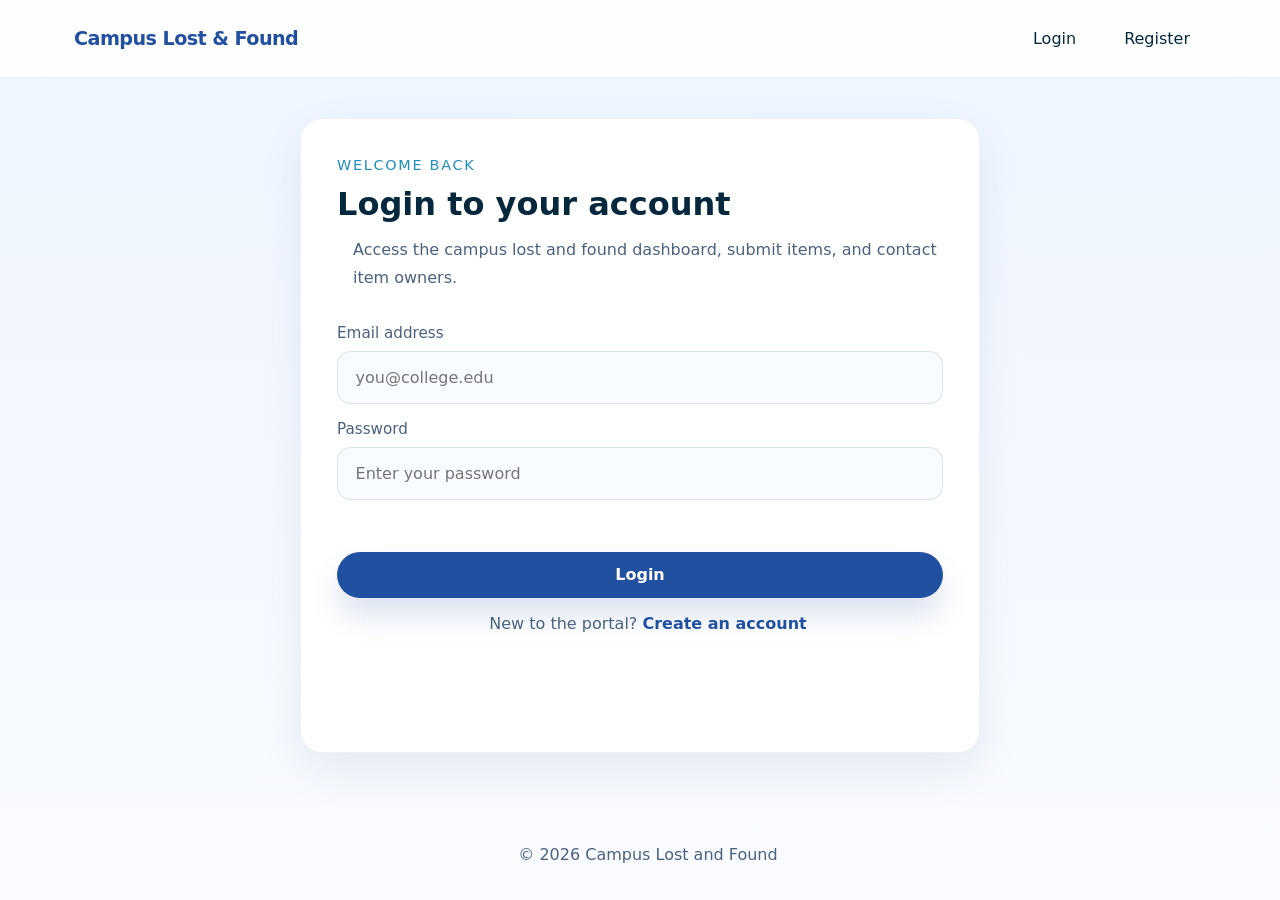
==== add-item.html @ 1984b352 "Moved" ====
<!DOCTYPE html>
<html lang="en">
<head>
  <meta charset="UTF-8" />
  <meta name="viewport" content="width=device-width, initial-scale=1.0" />
  <title>Add Item | Campus Lost and Found</title>
  <link rel="icon" type="image/png" href="assets/icons/school.png">
  <link rel="stylesheet" href="css/style.css" />
  <link rel="stylesheet" href="css/auth.css" />
  <link rel="stylesheet" href="css/responsive.css" />
</head>
<body>
  <div class="page-shell auth-shell">
    <header class="site-header">
      <nav class="navbar">
        <a href="index.html" class="brand">Campus Lost & Found</a>
        <div class="nav-links" id="mainNav">
          <a href="index.html">Home</a>
          <a href="add-item.html">Add Item</a>
        </div>
        <div class="nav-actions" id="nav-auth">
          <a href="login.html">Login</a>
          <a href="register.html">Register</a>
        </div>
        <button class="nav-toggle" id="navToggle" aria-label="Toggle navigation">☰</button>
      </nav>
    </header>

    <main class="auth-card card-shadow">
      <div class="auth-intro">
        <span class="eyebrow">Report Found Item</span>
        <h1>Share details of the found item</h1>
        <p>Submit the item so someone can reclaim it quickly with the right contact details.</p>
      </div>

      <form id="addItemForm" class="auth-form" enctype="multipart/form-data">
        <div class="form-group">
          <label for="title">Item title</label>
          <input id="title" name="title" type="text" placeholder="Blue backpack" required />
        </div>
        <div class="form-group">
          <label for="description">Description</label>
          <textarea id="description" name="description" rows="4" placeholder="Add details like brand, color, and where you found it." required></textarea>
        </div>
        <div class="form-row">
          <div class="form-group half-width">
            <label for="category">Category</label>
            <select id="category" name="category" required>
              <option value="">Select category</option>
              <option value="electronics">Electronics</option>
              <option value="books">Books</option>
              <option value="keys">Keys</option>
              <option value="accessories">Accessories</option>
              <option value="other">Other</option>
            </select>
          </div>
          <div class="form-group half-width">
            <label for="location">Location</label>
            <input id="location" name="location" type="text" placeholder="Campus library, dorm lobby" required />
          </div>
        </div>
        <div class="form-group">
          <label for="contact">Contact details</label>
          <input id="contact" name="contact" type="text" placeholder="Email or phone" required />
        </div>
        <div class="form-group">
          <label for="image">Upload image</label>
          <input id="image" name="image" type="file" accept="image/*" required />
          <div id="imagePreview" class="image-preview">Preview will appear here</div>
        </div>
        <div id="formMessage" class="form-message"></div>
        <button type="submit" class="btn btn-primary btn-block">Submit Item</button>
      </form>
    </main>

    <footer class="site-footer auth-footer">
      <p>&copy; 2026 Campus Lost and Found</p>
    </footer>
  </div>

  <div id="toastContainer" class="toast-container"></div>
  <div id="globalLoader" class="loader-overlay hidden"><div class="loader"></div></div>

  <script type="module" src="js/auth.js"></script>
  <script type="module" src="js/addItem.js"></script>
</body>
</html>
---- css/style.css ----
:root {
  --bg: #f7fbff;
  --surface: #ffffff;
  --surface-strong: #edf4ff;
  --surface-muted: #d8e4ff;
  --text: #06283d;
  --text-muted: #4b627f;
  --primary: #2150a0;
  --primary-light: #3d72b4;
  --secondary: #1f8dbe;
  --border: rgba(33, 80, 160, 0.12);
  --shadow: 0 18px 45px rgba(19, 55, 91, 0.08);
  --radius: 22px;
  --radius-sm: 14px;
}

* {
  box-sizing: border-box;
}

html {
  scroll-behavior: smooth;
}

body {
  margin: 0;
  min-height: 100%;
  font-family: Inter, system-ui, -apple-system, BlinkMacSystemFont, "Segoe UI", sans-serif;
  background: linear-gradient(180deg, #eef5ff 0%, #f7fbff 100%);
  color: var(--text);
}

h2,
p {
  padding-left: 1rem;
}

img {
  max-width: 100%;
  display: block;
}

a {
  color: inherit;
  text-decoration: none;
}

button,
input,
textarea,
select {
  font: inherit;
}

button {
  cursor: pointer;
}

.page-shell {
  display: flex;
  flex-direction: column;
  min-height: 100vh;
}

.site-header,
.site-footer {
  width: 100%;
}

.site-header {
  backdrop-filter: blur(18px);
  background: rgba(255, 255, 255, 0.9);
  position: sticky;
  top: 0;
  z-index: 20;
  border-bottom: 1px solid rgba(33, 80, 160, 0.08);
}

.navbar {
  max-width: 1180px;
  margin: 0 auto;
  padding: 1rem 1.5rem;
  display: flex;
  align-items: center;
  justify-content: space-between;
  gap: 1rem;
}

.brand {
  font-size: 1.2rem;
  font-weight: 700;
  letter-spacing: -0.03em;
  color: var(--primary);
}

.nav-links,
.nav-actions {
  display: flex;
  gap: 1rem;
  align-items: center;
}

.nav-links a,
.nav-actions a,
.nav-actions button {
  padding: 0.8rem 1rem;
  border-radius: 999px;
  transition: transform 0.2s ease, background 0.2s ease, color 0.2s ease;
  color: var(--text);
  font-weight: 500;
}

.nav-links a:hover,
.nav-actions a:hover,
.nav-actions button:hover {
  transform: translateY(-1px);
}

.btn {
  display: inline-flex;
  align-items: center;
  justify-content: center;
  border: none;
  border-radius: 999px;
  padding: 0.85rem 1.4rem;
  font-weight: 600;
  transition: transform 0.2s ease, box-shadow 0.2s ease, background 0.2s ease;
  text-decoration: none;
}

.btn:hover {
  transform: translateY(-1px);
}

.btn-primary {
  background: var(--primary);
  color: #fff;
  box-shadow: 0 18px 30px rgba(33, 80, 160, 0.16);
}

.btn-secondary {
  background: var(--secondary);
  color: #fff;
}

.btn-ghost {
  background: transparent;
  color: var(--primary);
  border: 1px solid rgba(33, 80, 160, 0.16);
}

.btn-block {
  width: 100%;
}

.btn-sm {
  padding: 0.6rem 1rem;
  font-size: 0.9rem;
  border-radius: 8px;
}

.btn-warn {
  background: #f19a3e;
  color: #fff;
}

.btn-danger {
  background: #d63447;
  color: #fff;
}

.card-shadow {
  background: var(--surface);
  border-radius: var(--radius);
  box-shadow: var(--shadow);
  border: 1px solid rgba(33, 80, 160, 0.08);
}

.section-header {
  margin-bottom: 1rem;
}

.section-header h2 {
  margin: 0;
  font-size: clamp(1.55rem, 2vw, 2rem);
}

.section-header p {
  color: var(--text-muted);
  margin-top: 0.5rem;
}

.hero,
.auth-shell,
.profile-shell,
.details-shell {
  width: 100%;
}

.empty-state {
  margin: 2rem auto;
  padding: 2rem;
  border-radius: var(--radius-sm);
  background: var(--surface-strong);
  border: 1px dashed rgba(33, 80, 160, 0.2);
  text-align: center;
}

.empty-state.hidden {
  display: none;
}

.empty-state h3 {
  margin-top: 0;
}

.muted {
  color: var(--text-muted);
}

.sr-only {
  position: absolute;
  width: 1px;
  height: 1px;
  padding: 0;
  margin: -1px;
  overflow: hidden;
  clip: rect(0, 0, 0, 0);
  white-space: nowrap;
  border: 0;
}

.loader-overlay {
  position: fixed;
  inset: 0;
  display: grid;
  place-items: center;
  background: rgba(255, 255, 255, 0.72);
  z-index: 50;
}

.loader-overlay.hidden {
  display: none;
}

.loader {
  width: 3rem;
  height: 3rem;
  border: 5px solid rgba(33, 80, 160, 0.18);
  border-top-color: var(--primary);
  border-radius: 50%;
  animation: spin 1s linear infinite;
}

@keyframes spin {
  to {
    transform: rotate(360deg);
  }
}

.toast-container {
  position: fixed;
  right: 1rem;
  top: 1rem;
  display: flex;
  flex-direction: column;
  gap: 0.75rem;
  z-index: 60;
}

.toast {
  padding: 0.95rem 1.25rem;
  border-radius: 1rem;
  color: #fff;
  min-width: 260px;
  box-shadow: 0 18px 40px rgba(19, 55, 91, 0.14);
  opacity: 1;
  transition: opacity 0.3s ease, transform 0.3s ease;
}

.toast-success {
  background: #1d6ade;
}

.toast-error {
  background: #d63447;
}

.toast-warning {
  background: #f19a3e;
}

.toast-hide {
  opacity: 0;
  transform: translateY(-10px);
}

.site-footer {
  margin-top: auto;
  padding: 1.25rem 1.5rem;
  text-align: center;
  color: var(--text-muted);
}

.nav-toggle {
  display: none;
  border: none;
  background: transparent;
  font-size: 1.3rem;
  color: var(--primary);
}
---- css/auth.css ----
.auth-shell {
  min-height: 100vh;
  display: grid;
  grid-template-rows: auto 1fr auto;
  background: linear-gradient(180deg, #eef5ff 0%, #f9fbff 100%);
}

.auth-card {
  max-width: 680px;
  margin: 2.5rem auto;
  padding: 2.25rem;
}

.auth-intro {
  margin-bottom: 2rem;
}

.auth-intro .eyebrow {
  display: inline-flex;
  margin-bottom: 0.75rem;
  font-size: 0.9rem;
  color: var(--secondary);
  text-transform: uppercase;
  letter-spacing: 0.12em;
}

.auth-intro h1 {
  margin: 0 0 0.85rem;
  font-size: clamp(2rem, 2.5vw, 2.6rem);
}

.auth-intro p {
  margin: 0;
  color: var(--text-muted);
  line-height: 1.75;
}

.auth-form {
  display: grid;
  gap: 1rem;
}

.form-group {
  display: flex;
  flex-direction: column;
  gap: 0.55rem;
}

.form-group label {
  font-size: 0.95rem;
  color: var(--text-muted);
}

.form-group input,
.form-group textarea,
.form-group select {
  width: 100%;
  background: #f8fbff;
  border: 1px solid rgba(33, 80, 160, 0.14);
  border-radius: 14px;
  padding: 1rem 1.1rem;
  color: var(--text);
  transition: border-color 0.2s ease, box-shadow 0.2s ease;
}

.form-group input:focus,
.form-group textarea:focus,
.form-group select:focus {
  outline: none;
  border-color: var(--primary);
  box-shadow: 0 0 0 4px rgba(33, 80, 160, 0.08);
}

.form-group textarea {
  min-height: 140px;
  resize: vertical;
}

.image-preview {
  min-height: 170px;
  border-radius: 16px;
  background: #eef6ff;
  border: 1px dashed rgba(33, 80, 160, 0.2);
  padding: 1rem;
  display: flex;
  align-items: center;
  justify-content: center;
  color: var(--text-muted);
  text-align: center;
  background-size: cover;
  background-position: center;
}

.form-message {
  color: #d63447;
  min-height: 1.25rem;
}

.form-footer {
  margin-top: 1rem;
  text-align: center;
  color: var(--text-muted);
}

.form-footer a {
  color: var(--primary);
  font-weight: 600;
}

.half-width {
  width: 100%;
}

.form-row {
  display: grid;
  grid-template-columns: repeat(2, minmax(0, 1fr));
  gap: 1rem;
}

@media (max-width: 760px) {
  .form-row {
    grid-template-columns: 1fr;
  }
}

.auth-footer {
  margin-top: 1rem;
}
---- css/responsive.css ----
@media (max-width: 1080px) {
  .hero-home {
    grid-template-columns: 1fr;
  }

  .search-panel {
    grid-template-columns: 1fr;
  }

  .card-grid,
  .recent-grid {
    grid-template-columns: repeat(2, minmax(0, 1fr));
  }
}

@media (max-width: 760px) {
  .navbar {
    flex-wrap: wrap;
    justify-content: space-between;
  }

  .nav-links,
  .nav-actions {
    width: 100%;
    justify-content: center;
    flex-wrap: wrap;
    margin-top: 0.75rem;
    display: none;
  }

  .nav-toggle {
    display: block;
  }

  .nav-links.nav-open,
  .nav-actions.nav-open {
    display: flex;
  }

  .hero-home {
    padding: 1.5rem;
  }

  .card-grid,
  .recent-grid {
    grid-template-columns: 1fr;
  }

  .details-hero {
    min-height: 240px;
  }

  .auth-card {
    margin: 1.5rem 1rem;
    padding: 1.5rem;
  }

  .site-footer,
  .navbar,
  .auth-footer {
    padding: 1rem;
  }
}

@media (max-width: 520px) {
  .navbar,
  .hero-home,
  .search-panel,
  .details-shell,
  .profile-card {
    padding: 0 1rem;
  }

  .hero-copy h1 {
    font-size: 2rem;
  }

  .item-card-actions {
    justify-content: stretch;
  }
}
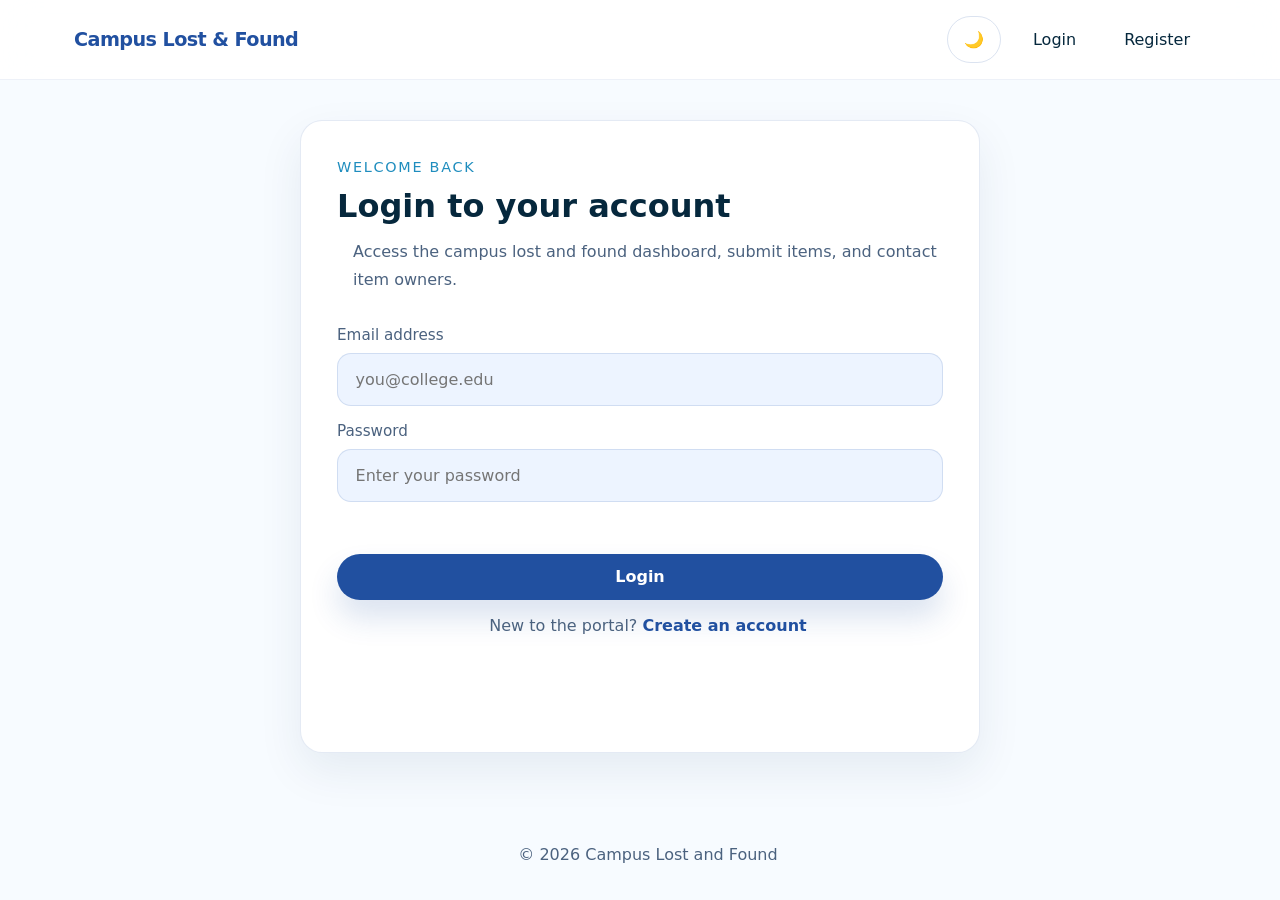
==== commit f4c531ba: "added dark theme" ====
--- a/add-item.html
+++ b/add-item.html
@@ -1,87 +1,88 @@
-<!DOCTYPE html>
-<html lang="en">
-<head>
-  <meta charset="UTF-8" />
-  <meta name="viewport" content="width=device-width, initial-scale=1.0" />
-  <title>Add Item | Campus Lost and Found</title>
-  <link rel="icon" type="image/png" href="assets/icons/school.png">
-  <link rel="stylesheet" href="css/style.css" />
-  <link rel="stylesheet" href="css/auth.css" />
-  <link rel="stylesheet" href="css/responsive.css" />
-</head>
-<body>
-  <div class="page-shell auth-shell">
-    <header class="site-header">
-      <nav class="navbar">
-        <a href="index.html" class="brand">Campus Lost & Found</a>
-        <div class="nav-links" id="mainNav">
-          <a href="index.html">Home</a>
-          <a href="add-item.html">Add Item</a>
-        </div>
-        <div class="nav-actions" id="nav-auth">
-          <a href="login.html">Login</a>
-          <a href="register.html">Register</a>
-        </div>
-        <button class="nav-toggle" id="navToggle" aria-label="Toggle navigation">☰</button>
-      </nav>
-    </header>
-
-    <main class="auth-card card-shadow">
-      <div class="auth-intro">
-        <span class="eyebrow">Report Found Item</span>
-        <h1>Share details of the found item</h1>
-        <p>Submit the item so someone can reclaim it quickly with the right contact details.</p>
-      </div>
-
-      <form id="addItemForm" class="auth-form" enctype="multipart/form-data">
-        <div class="form-group">
-          <label for="title">Item title</label>
-          <input id="title" name="title" type="text" placeholder="Blue backpack" required />
-        </div>
-        <div class="form-group">
-          <label for="description">Description</label>
-          <textarea id="description" name="description" rows="4" placeholder="Add details like brand, color, and where you found it." required></textarea>
-        </div>
-        <div class="form-row">
-          <div class="form-group half-width">
-            <label for="category">Category</label>
-            <select id="category" name="category" required>
-              <option value="">Select category</option>
-              <option value="electronics">Electronics</option>
-              <option value="books">Books</option>
-              <option value="keys">Keys</option>
-              <option value="accessories">Accessories</option>
-              <option value="other">Other</option>
-            </select>
-          </div>
-          <div class="form-group half-width">
-            <label for="location">Location</label>
-            <input id="location" name="location" type="text" placeholder="Campus library, dorm lobby" required />
-          </div>
-        </div>
-        <div class="form-group">
-          <label for="contact">Contact details</label>
-          <input id="contact" name="contact" type="text" placeholder="Email or phone" required />
-        </div>
-        <div class="form-group">
-          <label for="image">Upload image</label>
-          <input id="image" name="image" type="file" accept="image/*" required />
-          <div id="imagePreview" class="image-preview">Preview will appear here</div>
-        </div>
-        <div id="formMessage" class="form-message"></div>
-        <button type="submit" class="btn btn-primary btn-block">Submit Item</button>
-      </form>
-    </main>
-
-    <footer class="site-footer auth-footer">
-      <p>&copy; 2026 Campus Lost and Found</p>
-    </footer>
-  </div>
-
-  <div id="toastContainer" class="toast-container"></div>
-  <div id="globalLoader" class="loader-overlay hidden"><div class="loader"></div></div>
-
-  <script type="module" src="js/auth.js"></script>
-  <script type="module" src="js/addItem.js"></script>
-</body>
-</html>
+<!DOCTYPE html>
+<html lang="en">
+<head>
+  <meta charset="UTF-8" />
+  <meta name="viewport" content="width=device-width, initial-scale=1.0" />
+  <title>Add Item | Campus Lost and Found</title>
+  <link rel="icon" type="image/png" href="assets/icons/school.png">
+  <link rel="stylesheet" href="css/style.css" />
+  <link rel="stylesheet" href="css/home.css" />
+  <link rel="stylesheet" href="css/auth.css" />
+  <link rel="stylesheet" href="css/responsive.css" />
+</head>
+<body>
+  <div class="page-shell auth-shell">
+    <header class="site-header">
+      <nav class="navbar">
+        <a href="index.html" class="brand">Campus Lost & Found</a>
+        <div class="nav-links" id="mainNav">
+          <a href="index.html">Home</a>
+          <a href="add-item.html">Add Item</a>
+        </div>
+        <div class="nav-actions" id="nav-auth">
+          <a href="login.html">Login</a>
+          <a href="register.html">Register</a>
+        </div>
+        <button type="button" class="nav-toggle" id="navToggle" aria-label="Toggle navigation">☰</button>
+      </nav>
+    </header>
+
+    <main class="auth-card card-shadow">
+      <div class="auth-intro">
+        <span class="eyebrow">Report Found Item</span>
+        <h1>Share details of the found item</h1>
+        <p>Submit the item so someone can reclaim it quickly with the right contact details.</p>
+      </div>
+
+      <form id="addItemForm" class="auth-form" enctype="multipart/form-data">
+        <div class="form-group">
+          <label for="title">Item title</label>
+          <input id="title" name="title" type="text" placeholder="Blue backpack" required />
+        </div>
+        <div class="form-group">
+          <label for="description">Description</label>
+          <textarea id="description" name="description" rows="4" placeholder="Add details like brand, color, and where you found it." required></textarea>
+        </div>
+        <div class="form-row">
+          <div class="form-group half-width">
+            <label for="category">Category</label>
+            <select id="category" name="category" required>
+              <option value="">Select category</option>
+              <option value="electronics">Electronics</option>
+              <option value="books">Books</option>
+              <option value="keys">Keys</option>
+              <option value="accessories">Accessories</option>
+              <option value="other">Other</option>
+            </select>
+          </div>
+          <div class="form-group half-width">
+            <label for="location">Location</label>
+            <input id="location" name="location" type="text" placeholder="Campus library, dorm lobby" required />
+          </div>
+        </div>
+        <div class="form-group">
+          <label for="contact">Contact details</label>
+          <input id="contact" name="contact" type="text" placeholder="Email or phone" required />
+        </div>
+        <div class="form-group">
+          <label for="image">Upload image</label>
+          <input id="image" name="image" type="file" accept="image/*" required />
+          <div id="imagePreview" class="image-preview">Preview will appear here</div>
+        </div>
+        <div id="formMessage" class="form-message"></div>
+        <button type="submit" class="btn btn-primary btn-block">Submit Item</button>
+      </form>
+    </main>
+
+    <footer class="site-footer auth-footer">
+      <p>&copy; 2026 Campus Lost and Found</p>
+    </footer>
+  </div>
+
+  <div id="toastContainer" class="toast-container"></div>
+  <div id="globalLoader" class="loader-overlay hidden"><div class="loader"></div></div>
+
+  <script type="module" src="js/auth.js"></script>
+  <script type="module" src="js/addItem.js"></script>
+</body>
+</html>
--- a/css/style.css
+++ b/css/style.css
@@ -1,311 +1,340 @@
-:root {
-  --bg: #f7fbff;
-  --surface: #ffffff;
-  --surface-strong: #edf4ff;
-  --surface-muted: #d8e4ff;
-  --text: #06283d;
-  --text-muted: #4b627f;
-  --primary: #2150a0;
-  --primary-light: #3d72b4;
-  --secondary: #1f8dbe;
-  --border: rgba(33, 80, 160, 0.12);
-  --shadow: 0 18px 45px rgba(19, 55, 91, 0.08);
-  --radius: 22px;
-  --radius-sm: 14px;
-}
-
-* {
-  box-sizing: border-box;
-}
-
-html {
-  scroll-behavior: smooth;
-}
-
-body {
-  margin: 0;
-  min-height: 100%;
-  font-family: Inter, system-ui, -apple-system, BlinkMacSystemFont, "Segoe UI", sans-serif;
-  background: linear-gradient(180deg, #eef5ff 0%, #f7fbff 100%);
-  color: var(--text);
-}
-
-h2,
-p {
-  padding-left: 1rem;
-}
-
-img {
-  max-width: 100%;
-  display: block;
-}
-
-a {
-  color: inherit;
-  text-decoration: none;
-}
-
-button,
-input,
-textarea,
-select {
-  font: inherit;
-}
-
-button {
-  cursor: pointer;
-}
-
-.page-shell {
-  display: flex;
-  flex-direction: column;
-  min-height: 100vh;
-}
-
-.site-header,
-.site-footer {
-  width: 100%;
-}
-
-.site-header {
-  backdrop-filter: blur(18px);
-  background: rgba(255, 255, 255, 0.9);
-  position: sticky;
-  top: 0;
-  z-index: 20;
-  border-bottom: 1px solid rgba(33, 80, 160, 0.08);
-}
-
-.navbar {
-  max-width: 1180px;
-  margin: 0 auto;
-  padding: 1rem 1.5rem;
-  display: flex;
-  align-items: center;
-  justify-content: space-between;
-  gap: 1rem;
-}
-
-.brand {
-  font-size: 1.2rem;
-  font-weight: 700;
-  letter-spacing: -0.03em;
-  color: var(--primary);
-}
-
-.nav-links,
-.nav-actions {
-  display: flex;
-  gap: 1rem;
-  align-items: center;
-}
-
-.nav-links a,
-.nav-actions a,
-.nav-actions button {
-  padding: 0.8rem 1rem;
-  border-radius: 999px;
-  transition: transform 0.2s ease, background 0.2s ease, color 0.2s ease;
-  color: var(--text);
-  font-weight: 500;
-}
-
-.nav-links a:hover,
-.nav-actions a:hover,
-.nav-actions button:hover {
-  transform: translateY(-1px);
-}
-
-.btn {
-  display: inline-flex;
-  align-items: center;
-  justify-content: center;
-  border: none;
-  border-radius: 999px;
-  padding: 0.85rem 1.4rem;
-  font-weight: 600;
-  transition: transform 0.2s ease, box-shadow 0.2s ease, background 0.2s ease;
-  text-decoration: none;
-}
-
-.btn:hover {
-  transform: translateY(-1px);
-}
-
-.btn-primary {
-  background: var(--primary);
-  color: #fff;
-  box-shadow: 0 18px 30px rgba(33, 80, 160, 0.16);
-}
-
-.btn-secondary {
-  background: var(--secondary);
-  color: #fff;
-}
-
-.btn-ghost {
-  background: transparent;
-  color: var(--primary);
-  border: 1px solid rgba(33, 80, 160, 0.16);
-}
-
-.btn-block {
-  width: 100%;
-}
-
-.btn-sm {
-  padding: 0.6rem 1rem;
-  font-size: 0.9rem;
-  border-radius: 8px;
-}
-
-.btn-warn {
-  background: #f19a3e;
-  color: #fff;
-}
-
-.btn-danger {
-  background: #d63447;
-  color: #fff;
-}
-
-.card-shadow {
-  background: var(--surface);
-  border-radius: var(--radius);
-  box-shadow: var(--shadow);
-  border: 1px solid rgba(33, 80, 160, 0.08);
-}
-
-.section-header {
-  margin-bottom: 1rem;
-}
-
-.section-header h2 {
-  margin: 0;
-  font-size: clamp(1.55rem, 2vw, 2rem);
-}
-
-.section-header p {
-  color: var(--text-muted);
-  margin-top: 0.5rem;
-}
-
-.hero,
-.auth-shell,
-.profile-shell,
-.details-shell {
-  width: 100%;
-}
-
-.empty-state {
-  margin: 2rem auto;
-  padding: 2rem;
-  border-radius: var(--radius-sm);
-  background: var(--surface-strong);
-  border: 1px dashed rgba(33, 80, 160, 0.2);
-  text-align: center;
-}
-
-.empty-state.hidden {
-  display: none;
-}
-
-.empty-state h3 {
-  margin-top: 0;
-}
-
-.muted {
-  color: var(--text-muted);
-}
-
-.sr-only {
-  position: absolute;
-  width: 1px;
-  height: 1px;
-  padding: 0;
-  margin: -1px;
-  overflow: hidden;
-  clip: rect(0, 0, 0, 0);
-  white-space: nowrap;
-  border: 0;
-}
-
-.loader-overlay {
-  position: fixed;
-  inset: 0;
-  display: grid;
-  place-items: center;
-  background: rgba(255, 255, 255, 0.72);
-  z-index: 50;
-}
-
-.loader-overlay.hidden {
-  display: none;
-}
-
-.loader {
-  width: 3rem;
-  height: 3rem;
-  border: 5px solid rgba(33, 80, 160, 0.18);
-  border-top-color: var(--primary);
-  border-radius: 50%;
-  animation: spin 1s linear infinite;
-}
-
-@keyframes spin {
-  to {
-    transform: rotate(360deg);
-  }
-}
-
-.toast-container {
-  position: fixed;
-  right: 1rem;
-  top: 1rem;
-  display: flex;
-  flex-direction: column;
-  gap: 0.75rem;
-  z-index: 60;
-}
-
-.toast {
-  padding: 0.95rem 1.25rem;
-  border-radius: 1rem;
-  color: #fff;
-  min-width: 260px;
-  box-shadow: 0 18px 40px rgba(19, 55, 91, 0.14);
-  opacity: 1;
-  transition: opacity 0.3s ease, transform 0.3s ease;
-}
-
-.toast-success {
-  background: #1d6ade;
-}
-
-.toast-error {
-  background: #d63447;
-}
-
-.toast-warning {
-  background: #f19a3e;
-}
-
-.toast-hide {
-  opacity: 0;
-  transform: translateY(-10px);
-}
-
-.site-footer {
-  margin-top: auto;
-  padding: 1.25rem 1.5rem;
-  text-align: center;
-  color: var(--text-muted);
-}
-
-.nav-toggle {
-  display: none;
-  border: none;
-  background: transparent;
-  font-size: 1.3rem;
-  color: var(--primary);
-}
+:root {
+  --bg: #f7fbff;
+  --surface: #ffffff;
+  --surface-strong: #edf4ff;
+  --surface-muted: #d8e4ff;
+  --text: #06283d;
+  --text-muted: #4b627f;
+  --primary: #2150a0;
+  --primary-light: #3d72b4;
+  --secondary: #1f8dbe;
+  --border: rgba(33, 80, 160, 0.12);
+  --shadow: 0 18px 45px rgba(19, 55, 91, 0.08);
+  --radius: 22px;
+  --radius-sm: 14px;
+}
+
+body.dark-theme {
+  --bg: #090d16;
+  --surface: #111827;
+  --surface-strong: #141d2f;
+  --surface-muted: #1f293b;
+  --text: #e7f1ff;
+  --text-muted: #9bb5db;
+  --primary: #64b5ff;
+  --primary-light: #8cc9ff;
+  --secondary: #7c9cff;
+  --border: rgba(100, 181, 255, 0.18);
+  --shadow: 0 22px 60px rgba(0, 0, 0, 0.35);
+  background: linear-gradient(180deg, #090d16 0%, #0d1424 100%);
+}
+
+body.dark-theme .site-header {
+  background: rgba(11, 18, 34, 0.9);
+  border-bottom: 1px solid rgba(100, 181, 255, 0.14);
+}
+
+body.dark-theme .loader-overlay {
+  background: rgba(8, 13, 24, 0.8);
+}
+
+* {
+  box-sizing: border-box;
+}
+
+html {
+  scroll-behavior: smooth;
+}
+
+body {
+  margin: 0;
+  min-height: 100%;
+  font-family: Inter, system-ui, -apple-system, BlinkMacSystemFont, "Segoe UI", sans-serif;
+  background: var(--bg);
+  color: var(--text);
+}
+
+h2,
+p {
+  padding-left: 1rem;
+}
+
+img {
+  max-width: 100%;
+  display: block;
+}
+
+a {
+  color: inherit;
+  text-decoration: none;
+}
+
+button,
+input,
+textarea,
+select {
+  font: inherit;
+}
+
+button {
+  cursor: pointer;
+}
+
+.page-shell {
+  display: flex;
+  flex-direction: column;
+  min-height: 100vh;
+}
+
+.site-header,
+.site-footer {
+  width: 100%;
+}
+
+.site-header {
+  backdrop-filter: blur(18px);
+  background: rgba(255, 255, 255, 0.9);
+  position: sticky;
+  top: 0;
+  z-index: 20;
+  border-bottom: 1px solid rgba(33, 80, 160, 0.08);
+}
+
+body.dark-theme .site-header {
+  background: rgba(11, 18, 34, 0.9);
+  border-bottom: 1px solid rgba(100, 181, 255, 0.14);
+}
+
+.navbar {
+  max-width: 1180px;
+  margin: 0 auto;
+  padding: 1rem 1.5rem;
+  display: flex;
+  align-items: center;
+  justify-content: space-between;
+  gap: 1rem;
+}
+
+.brand {
+  font-size: 1.2rem;
+  font-weight: 700;
+  letter-spacing: -0.03em;
+  color: var(--primary);
+}
+
+.nav-links,
+.nav-actions {
+  display: flex;
+  gap: 1rem;
+  align-items: center;
+}
+
+.nav-links a,
+.nav-actions a,
+.nav-actions button {
+  padding: 0.8rem 1rem;
+  border-radius: 999px;
+  transition: transform 0.2s ease, background 0.2s ease, color 0.2s ease;
+  color: var(--text);
+  font-weight: 500;
+}
+
+.nav-links a:hover,
+.nav-actions a:hover,
+.nav-actions button:hover {
+  transform: translateY(-1px);
+}
+
+.btn {
+  display: inline-flex;
+  align-items: center;
+  justify-content: center;
+  border: none;
+  border-radius: 999px;
+  padding: 0.85rem 1.4rem;
+  font-weight: 600;
+  transition: transform 0.2s ease, box-shadow 0.2s ease, background 0.2s ease;
+  text-decoration: none;
+}
+
+.btn:hover {
+  transform: translateY(-1px);
+}
+
+.btn-primary {
+  background: var(--primary);
+  color: #fff;
+  box-shadow: 0 18px 30px rgba(33, 80, 160, 0.16);
+}
+
+.btn-secondary {
+  background: var(--secondary);
+  color: #fff;
+}
+
+.btn-ghost {
+  background: transparent;
+  color: var(--primary);
+  border: 1px solid rgba(33, 80, 160, 0.16);
+}
+
+.btn-block {
+  width: 100%;
+}
+
+.btn-sm {
+  padding: 0.6rem 1rem;
+  font-size: 0.9rem;
+  border-radius: 8px;
+}
+
+.btn-warn {
+  background: #f19a3e;
+  color: #fff;
+}
+
+.btn-danger {
+  background: #d63447;
+  color: #fff;
+}
+
+.card-shadow {
+  background: var(--surface);
+  border-radius: var(--radius);
+  box-shadow: var(--shadow);
+  border: 1px solid var(--border);
+}
+
+.section-header {
+  margin-bottom: 1rem;
+}
+
+.section-header h2 {
+  margin: 0;
+  font-size: clamp(1.55rem, 2vw, 2rem);
+}
+
+.section-header p {
+  color: var(--text-muted);
+  margin-top: 0.5rem;
+}
+
+.hero,
+.auth-shell,
+.profile-shell,
+.details-shell {
+  width: 100%;
+}
+
+.empty-state {
+  margin: 2rem auto;
+  padding: 2rem;
+  border-radius: var(--radius-sm);
+  background: var(--surface-strong);
+  border: 1px dashed rgba(33, 80, 160, 0.2);
+  text-align: center;
+}
+
+.empty-state.hidden {
+  display: none;
+}
+
+.empty-state h3 {
+  margin-top: 0;
+}
+
+.muted {
+  color: var(--text-muted);
+}
+
+.sr-only {
+  position: absolute;
+  width: 1px;
+  height: 1px;
+  padding: 0;
+  margin: -1px;
+  overflow: hidden;
+  clip: rect(0, 0, 0, 0);
+  white-space: nowrap;
+  border: 0;
+}
+
+.loader-overlay {
+  position: fixed;
+  inset: 0;
+  display: grid;
+  place-items: center;
+  background: rgba(255, 255, 255, 0.72);
+  z-index: 50;
+}
+
+.loader-overlay.hidden {
+  display: none;
+}
+
+.loader {
+  width: 3rem;
+  height: 3rem;
+  border: 5px solid rgba(33, 80, 160, 0.18);
+  border-top-color: var(--primary);
+  border-radius: 50%;
+  animation: spin 1s linear infinite;
+}
+
+@keyframes spin {
+  to {
+    transform: rotate(360deg);
+  }
+}
+
+.toast-container {
+  position: fixed;
+  right: 1rem;
+  top: 1rem;
+  display: flex;
+  flex-direction: column;
+  gap: 0.75rem;
+  z-index: 60;
+}
+
+.toast {
+  padding: 0.95rem 1.25rem;
+  border-radius: 1rem;
+  color: #fff;
+  min-width: 260px;
+  box-shadow: 0 18px 40px rgba(19, 55, 91, 0.14);
+  opacity: 1;
+  transition: opacity 0.3s ease, transform 0.3s ease;
+}
+
+.toast-success {
+  background: #1d6ade;
+}
+
+.toast-error {
+  background: #d63447;
+}
+
+.toast-warning {
+  background: #f19a3e;
+}
+
+.toast-hide {
+  opacity: 0;
+  transform: translateY(-10px);
+}
+
+.site-footer {
+  margin-top: auto;
+  padding: 1.25rem 1.5rem;
+  text-align: center;
+  color: var(--text-muted);
+}
+
+.nav-toggle {
+  display: none;
+  border: none;
+  background: transparent;
+  font-size: 1.3rem;
+  color: var(--primary);
+}
--- a/css/home.css
+++ b/css/home.css
@@ -0,0 +1,277 @@
+.hero-home {
+  display: grid;
+  grid-template-columns: 1.2fr 0.8fr;
+  gap: 2rem;
+  max-width: 1180px;
+  margin: 2rem auto 1.5rem;
+  padding: 0 1.5rem;
+  align-items: center;
+}
+
+.hero-copy {
+  max-width: 620px;
+}
+
+.hero-copy .eyebrow {
+  display: inline-flex;
+  margin-bottom: 1rem;
+  color: var(--secondary);
+  text-transform: uppercase;
+  letter-spacing: 0.12em;
+  font-size: 0.9rem;
+}
+
+.hero-copy h1 {
+  font-size: clamp(2.6rem, 4vw, 3.5rem);
+  margin: 0 0 1rem;
+  line-height: 1.05;
+}
+
+.hero-copy p {
+  color: var(--text-muted);
+  max-width: 560px;
+  margin-bottom: 1.75rem;
+  line-height: 1.8;
+}
+
+.hero-actions {
+  display: flex;
+  gap: 1rem;
+  flex-wrap: wrap;
+}
+
+.hero-visual {
+  display: grid;
+  place-items: center;
+}
+
+.hero-card {
+  width: 100%;
+  min-height: 320px;
+  border-radius: var(--radius);
+  padding: 1.75rem;
+  background: linear-gradient(180deg, #151b2d 0%, #1f2a44 100%);
+  box-shadow: 0 18px 40px rgba(15, 24, 48, 0.45);
+  border: 1px solid rgba(100, 129, 204, 0.2);
+}
+
+body.dark-theme .hero-card {
+  background: linear-gradient(180deg, #ffffff 0%, #dbe6ff 100%);
+  box-shadow: var(--shadow);
+  border: 1px solid rgba(33, 80, 160, 0.08);
+}
+
+.hero-card-top {
+  font-size: 0.95rem;
+  color: #96a8d2;
+  margin-bottom: 1.5rem;
+}
+
+body.dark-theme .hero-card-top {
+  color: var(--text-muted);
+}
+
+.hero-card-content h3,
+.hero-card-content p {
+  margin: 0;
+  color: #eef4ff;
+}
+
+body.dark-theme .hero-card-top {
+  color: #55617f;
+}
+
+body.dark-theme .hero-card-content h3,
+body.dark-theme .hero-card-content p {
+  color: #1f2937;
+}
+
+.search-panel {
+  max-width: 1180px;
+  margin: 0 auto 1.75rem;
+  padding: 0 1.5rem;
+  display: grid;
+  grid-template-columns: 2fr 1fr;
+  gap: 1rem;
+}
+
+.search-group input,
+.filter-group select {
+  width: 100%;
+  border-radius: 999px;
+  border: 1px solid rgba(33, 80, 160, 0.16);
+  padding: 1rem 1.1rem;
+  background: var(--surface);
+  color: var(--text);
+}
+
+.card-grid {
+  display: grid;
+  grid-template-columns: repeat(3, minmax(0, 1fr));
+  gap: 1.5rem;
+}
+
+.recent-grid {
+  display: grid;
+  grid-template-columns: repeat(3, minmax(0, 1fr));
+  gap: 1rem;
+  margin-bottom: 1.5rem;
+}
+
+.item-card,
+.recent-card {
+  border-radius: var(--radius);
+  background: var(--surface);
+  overflow: hidden;
+  display: flex;
+  flex-direction: column;
+}
+
+.item-card {
+  transition: transform 0.25s ease, box-shadow 0.25s ease;
+}
+
+.item-card:hover {
+  transform: translateY(-4px);
+}
+
+.item-image {
+  min-height: 180px;
+  background-size: cover;
+  background-position: center;
+}
+
+.item-card-body {
+  padding: 1.35rem;
+  display: grid;
+  gap: 0.85rem;
+}
+
+.item-tag {
+  display: inline-flex;
+  padding: 0.4rem 0.85rem;
+  border-radius: 999px;
+  background: rgba(33, 80, 160, 0.08);
+  color: var(--primary);
+  font-size: 0.85rem;
+  width: fit-content;
+}
+
+.item-card-body h3 {
+  margin: 0;
+  font-size: 1.2rem;
+}
+
+.card-meta {
+  display: flex;
+  justify-content: space-between;
+  gap: 1rem;
+  color: var(--text-muted);
+  font-size: 0.9rem;
+}
+
+.item-card-actions {
+  padding: 1rem 1.35rem 1.35rem;
+  display: flex;
+  gap: 0.75rem;
+  justify-content: flex-end;
+  flex-wrap: wrap;
+}
+
+.recent-card {
+  border: 1px solid rgba(33, 80, 160, 0.08);
+  padding: 1.35rem;
+  background: var(--surface-strong);
+}
+
+.recent-card h3 {
+  margin: 0 0 0.45rem;
+}
+
+.recent-card span {
+  display: inline-flex;
+  margin-top: 1rem;
+  color: var(--text-muted);
+  font-size: 0.91rem;
+}
+
+.details-shell {
+  max-width: 1080px;
+  margin: 2rem auto;
+  padding: 0 1.5rem;
+}
+
+.details-panel {
+  overflow: hidden;
+}
+
+.details-hero {
+  min-height: 420px;
+  background-size: cover;
+  background-position: center;
+}
+
+.details-content {
+  padding: 2rem;
+  display: grid;
+  gap: 1.2rem;
+}
+
+.details-meta {
+  display: flex;
+  flex-wrap: wrap;
+  gap: 1.5rem;
+  color: var(--text-muted);
+  font-weight: 500;
+}
+
+.details-section {
+  padding: 1.5rem;
+  background: var(--surface-strong);
+  border-radius: var(--radius-sm);
+}
+
+.details-section h3 {
+  margin-top: 0;
+  color: var(--text);
+}
+
+.details-description {
+  color: var(--text-muted);
+  line-height: 1.85;
+  margin: 0;
+}
+
+.details-actions {
+  display: flex;
+  gap: 1rem;
+  flex-wrap: wrap;
+}
+
+.profile-card {
+  max-width: 1180px;
+  margin: 2rem auto 1.5rem;
+  padding: 1.75rem;
+}
+
+.profile-summary {
+  display: grid;
+  gap: 0.5rem;
+}
+
+.profile-summary .eyebrow {
+  color: var(--secondary);
+  text-transform: uppercase;
+  letter-spacing: 0.12em;
+  font-size: 0.85rem;
+}
+
+.profile-summary h1 {
+  margin: 0;
+  font-size: clamp(2rem, 2.5vw, 2.6rem);
+}
+
+.profile-summary p {
+  color: var(--text-muted);
+  margin: 0;
+}
--- a/css/auth.css
+++ b/css/auth.css
@@ -1,128 +1,128 @@
-.auth-shell {
-  min-height: 100vh;
-  display: grid;
-  grid-template-rows: auto 1fr auto;
-  background: linear-gradient(180deg, #eef5ff 0%, #f9fbff 100%);
-}
-
-.auth-card {
-  max-width: 680px;
-  margin: 2.5rem auto;
-  padding: 2.25rem;
-}
-
-.auth-intro {
-  margin-bottom: 2rem;
-}
-
-.auth-intro .eyebrow {
-  display: inline-flex;
-  margin-bottom: 0.75rem;
-  font-size: 0.9rem;
-  color: var(--secondary);
-  text-transform: uppercase;
-  letter-spacing: 0.12em;
-}
-
-.auth-intro h1 {
-  margin: 0 0 0.85rem;
-  font-size: clamp(2rem, 2.5vw, 2.6rem);
-}
-
-.auth-intro p {
-  margin: 0;
-  color: var(--text-muted);
-  line-height: 1.75;
-}
-
-.auth-form {
-  display: grid;
-  gap: 1rem;
-}
-
-.form-group {
-  display: flex;
-  flex-direction: column;
-  gap: 0.55rem;
-}
-
-.form-group label {
-  font-size: 0.95rem;
-  color: var(--text-muted);
-}
-
-.form-group input,
-.form-group textarea,
-.form-group select {
-  width: 100%;
-  background: #f8fbff;
-  border: 1px solid rgba(33, 80, 160, 0.14);
-  border-radius: 14px;
-  padding: 1rem 1.1rem;
-  color: var(--text);
-  transition: border-color 0.2s ease, box-shadow 0.2s ease;
-}
-
-.form-group input:focus,
-.form-group textarea:focus,
-.form-group select:focus {
-  outline: none;
-  border-color: var(--primary);
-  box-shadow: 0 0 0 4px rgba(33, 80, 160, 0.08);
-}
-
-.form-group textarea {
-  min-height: 140px;
-  resize: vertical;
-}
-
-.image-preview {
-  min-height: 170px;
-  border-radius: 16px;
-  background: #eef6ff;
-  border: 1px dashed rgba(33, 80, 160, 0.2);
-  padding: 1rem;
-  display: flex;
-  align-items: center;
-  justify-content: center;
-  color: var(--text-muted);
-  text-align: center;
-  background-size: cover;
-  background-position: center;
-}
-
-.form-message {
-  color: #d63447;
-  min-height: 1.25rem;
-}
-
-.form-footer {
-  margin-top: 1rem;
-  text-align: center;
-  color: var(--text-muted);
-}
-
-.form-footer a {
-  color: var(--primary);
-  font-weight: 600;
-}
-
-.half-width {
-  width: 100%;
-}
-
-.form-row {
-  display: grid;
-  grid-template-columns: repeat(2, minmax(0, 1fr));
-  gap: 1rem;
-}
-
-@media (max-width: 760px) {
-  .form-row {
-    grid-template-columns: 1fr;
-  }
-}
-
-.auth-footer {
-  margin-top: 1rem;
-}
+.auth-shell {
+  min-height: 100vh;
+  display: grid;
+  grid-template-rows: auto 1fr auto;
+  background: var(--bg);
+}
+
+.auth-card {
+  max-width: 680px;
+  margin: 2.5rem auto;
+  padding: 2.25rem;
+  background: var(--surface);
+}
+
+.auth-intro {
+  margin-bottom: 2rem;
+}
+
+.auth-intro .eyebrow {
+  display: inline-flex;
+  margin-bottom: 0.75rem;
+  font-size: 0.9rem;
+  color: var(--secondary);
+  text-transform: uppercase;
+  letter-spacing: 0.12em;
+}
+
+.auth-intro h1 {
+  margin: 0 0 0.85rem;
+  font-size: clamp(2rem, 2.5vw, 2.6rem);
+}
+
+.auth-intro p {
+  margin: 0;
+  color: var(--text-muted);
+  line-height: 1.75;
+}
+
+.auth-form {
+  display: grid;
+  gap: 1rem;
+}
+
+.form-group {
+  display: flex;
+  flex-direction: column;
+  gap: 0.55rem;
+}
+
+.form-group label {
+  font-size: 0.95rem;
+  color: var(--text-muted);
+}
+
+.form-group input,
+.form-group textarea,
+.form-group select {
+  width: 100%;
+  background: var(--surface-strong);
+  border: 1px solid rgba(33, 80, 160, 0.14);
+  border-radius: 14px;
+  padding: 1rem 1.1rem;
+  color: var(--text);
+  transition: border-color 0.2s ease, box-shadow 0.2s ease;
+}
+
+.form-group input:focus,
+.form-group textarea:focus,
+.form-group select:focus {
+  outline: none;
+  border-color: var(--primary);
+  box-shadow: 0 0 0 4px rgba(33, 80, 160, 0.08);
+}
+
+.form-group textarea {
+  min-height: 140px;
+  resize: vertical;
+}
+
+.image-preview {
+  min-height: 170px;
+  border-radius: 16px;
+  background: var(--surface-strong);
+  border: 1px dashed rgba(33, 80, 160, 0.2);
+  padding: 1rem;
+  display: flex;
+  align-items: center;
+  justify-content: center;
+  color: var(--text-muted);
+  text-align: center;
+  background-size: cover;
+  background-position: center;
+}
+.form-message {
+  color: #d63447;
+  min-height: 1.25rem;
+}
+
+.form-footer {
+  margin-top: 1rem;
+  text-align: center;
+  color: var(--text-muted);
+}
+
+.form-footer a {
+  color: var(--primary);
+  font-weight: 600;
+}
+
+.half-width {
+  width: 100%;
+}
+
+.form-row {
+  display: grid;
+  grid-template-columns: repeat(2, minmax(0, 1fr));
+  gap: 1rem;
+}
+
+@media (max-width: 760px) {
+  .form-row {
+    grid-template-columns: 1fr;
+  }
+}
+
+.auth-footer {
+  margin-top: 1rem;
+}
--- a/css/responsive.css
+++ b/css/responsive.css
@@ -1,81 +1,81 @@
-@media (max-width: 1080px) {
-  .hero-home {
-    grid-template-columns: 1fr;
-  }
-
-  .search-panel {
-    grid-template-columns: 1fr;
-  }
-
-  .card-grid,
-  .recent-grid {
-    grid-template-columns: repeat(2, minmax(0, 1fr));
-  }
-}
-
-@media (max-width: 760px) {
-  .navbar {
-    flex-wrap: wrap;
-    justify-content: space-between;
-  }
-
-  .nav-links,
-  .nav-actions {
-    width: 100%;
-    justify-content: center;
-    flex-wrap: wrap;
-    margin-top: 0.75rem;
-    display: none;
-  }
-
-  .nav-toggle {
-    display: block;
-  }
-
-  .nav-links.nav-open,
-  .nav-actions.nav-open {
-    display: flex;
-  }
-
-  .hero-home {
-    padding: 1.5rem;
-  }
-
-  .card-grid,
-  .recent-grid {
-    grid-template-columns: 1fr;
-  }
-
-  .details-hero {
-    min-height: 240px;
-  }
-
-  .auth-card {
-    margin: 1.5rem 1rem;
-    padding: 1.5rem;
-  }
-
-  .site-footer,
-  .navbar,
-  .auth-footer {
-    padding: 1rem;
-  }
-}
-
-@media (max-width: 520px) {
-  .navbar,
-  .hero-home,
-  .search-panel,
-  .details-shell,
-  .profile-card {
-    padding: 0 1rem;
-  }
-
-  .hero-copy h1 {
-    font-size: 2rem;
-  }
-
-  .item-card-actions {
-    justify-content: stretch;
-  }
-}
+@media (max-width: 1080px) {
+  .hero-home {
+    grid-template-columns: 1fr;
+  }
+
+  .search-panel {
+    grid-template-columns: 1fr;
+  }
+
+  .card-grid,
+  .recent-grid {
+    grid-template-columns: repeat(2, minmax(0, 1fr));
+  }
+}
+
+@media (max-width: 760px) {
+  .navbar {
+    flex-wrap: wrap;
+    justify-content: space-between;
+  }
+
+  .nav-links,
+  .nav-actions {
+    width: 100%;
+    justify-content: center;
+    flex-wrap: wrap;
+    margin-top: 0.75rem;
+    display: none;
+  }
+
+  .nav-toggle {
+    display: block;
+  }
+
+  .nav-links.nav-open,
+  .nav-actions.nav-open {
+    display: flex;
+  }
+
+  .hero-home {
+    padding: 1.5rem;
+  }
+
+  .card-grid,
+  .recent-grid {
+    grid-template-columns: 1fr;
+  }
+
+  .details-hero {
+    min-height: 240px;
+  }
+
+  .auth-card {
+    margin: 1.5rem 1rem;
+    padding: 1.5rem;
+  }
+
+  .site-footer,
+  .navbar,
+  .auth-footer {
+    padding: 1rem;
+  }
+}
+
+@media (max-width: 520px) {
+  .navbar,
+  .hero-home,
+  .search-panel,
+  .details-shell,
+  .profile-card {
+    padding: 0 1rem;
+  }
+
+  .hero-copy h1 {
+    font-size: 2rem;
+  }
+
+  .item-card-actions {
+    justify-content: stretch;
+  }
+}
